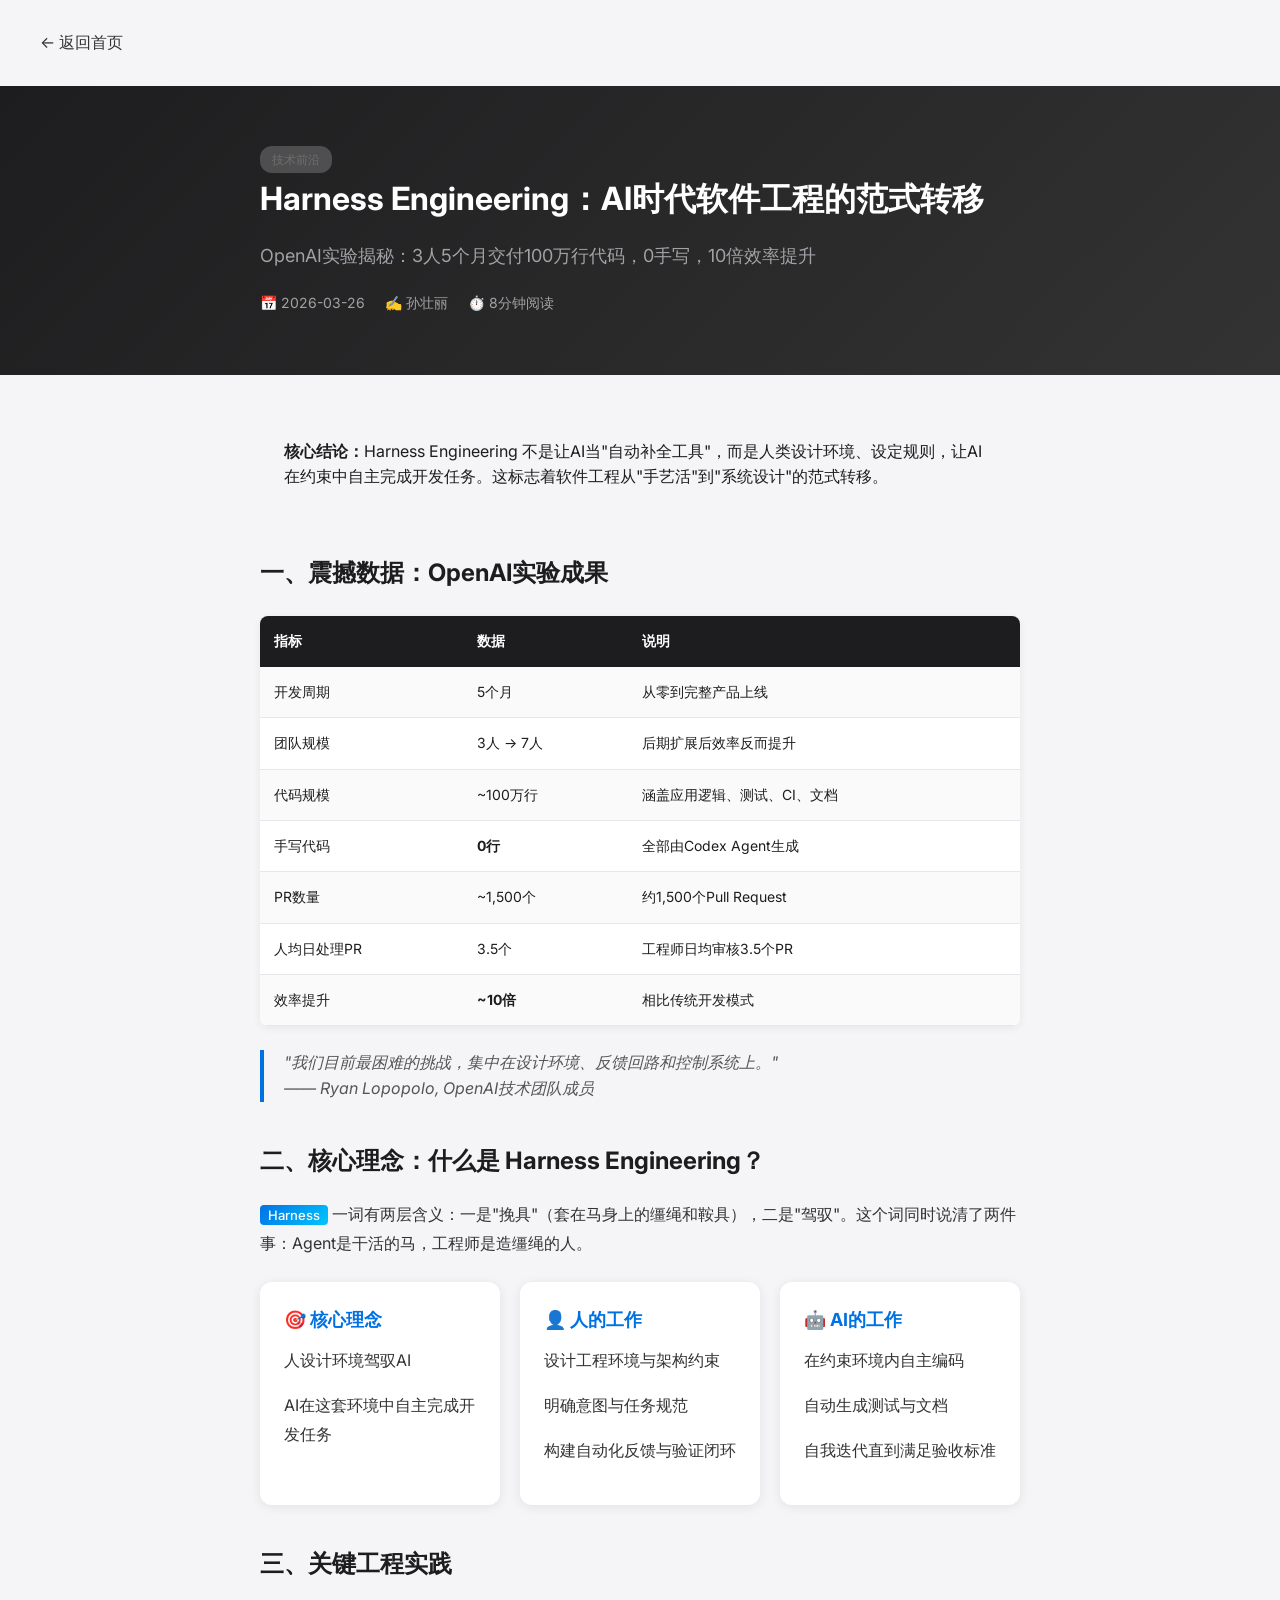
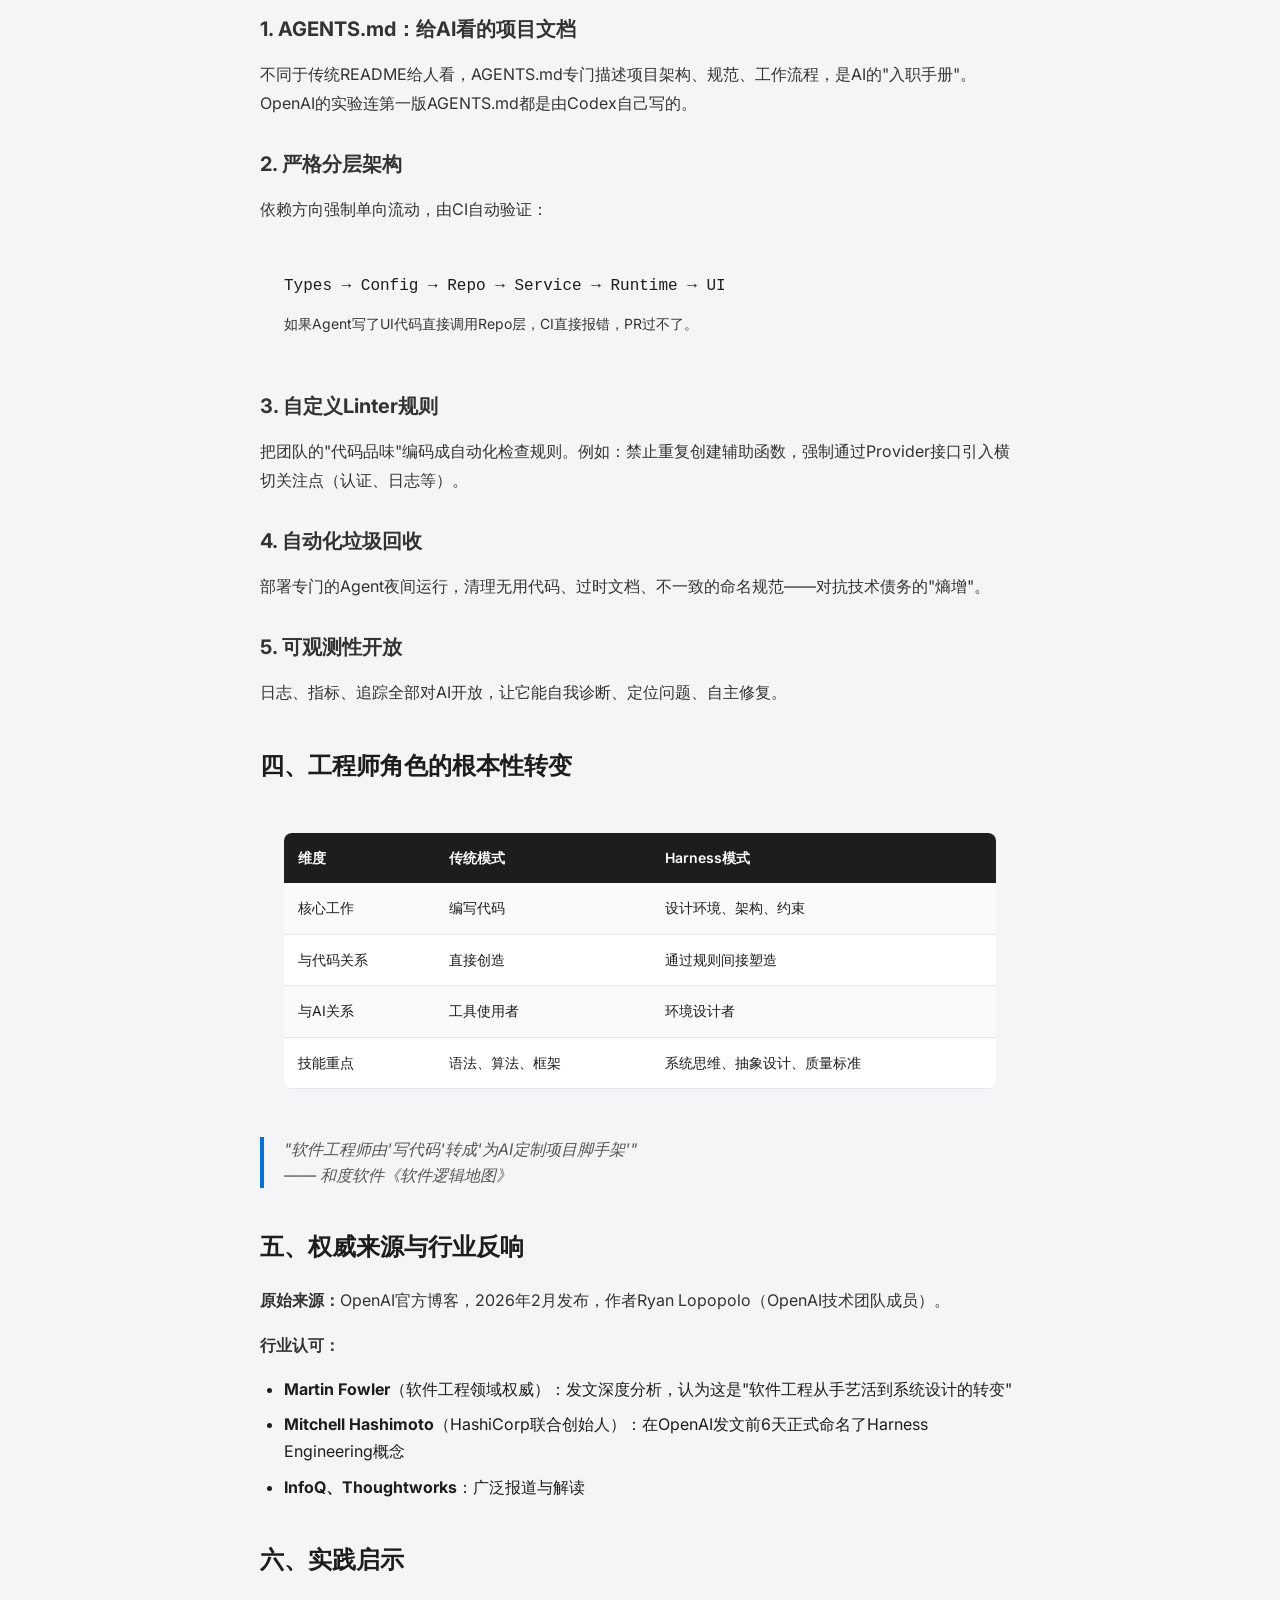
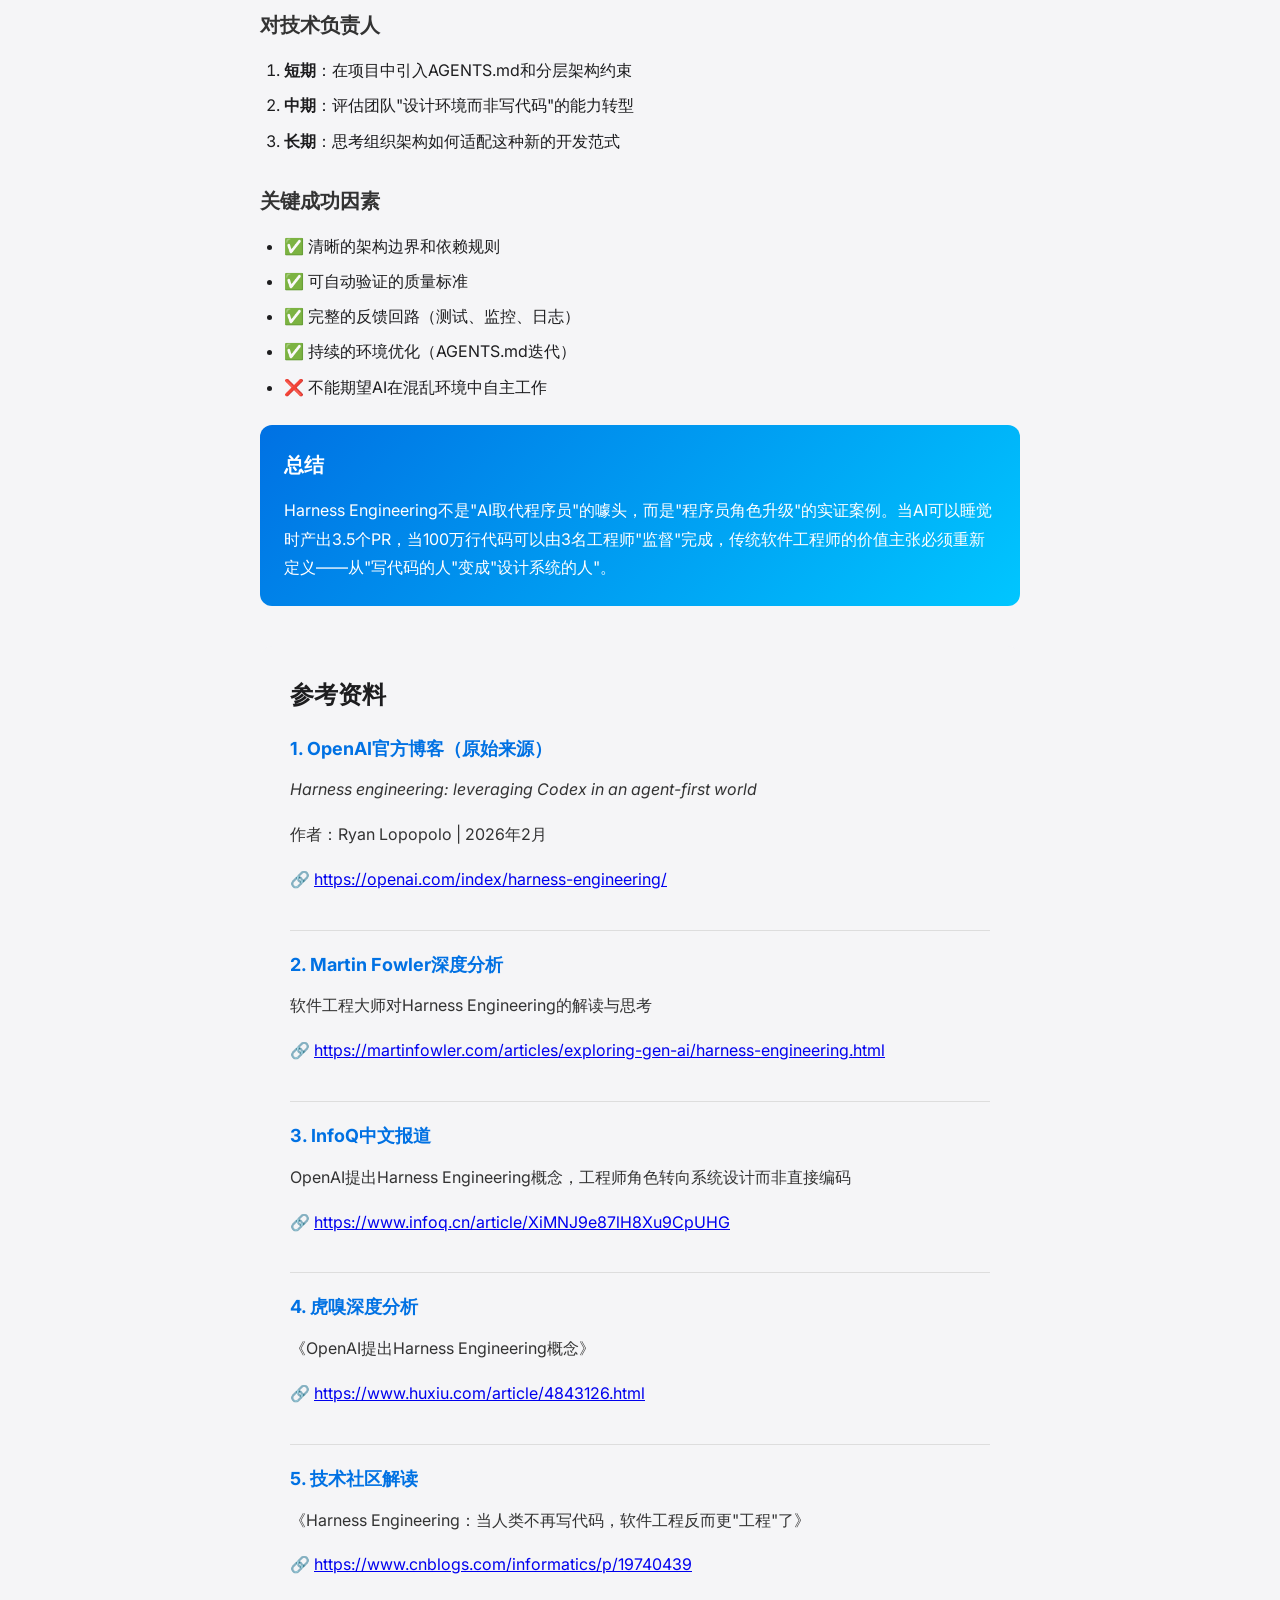
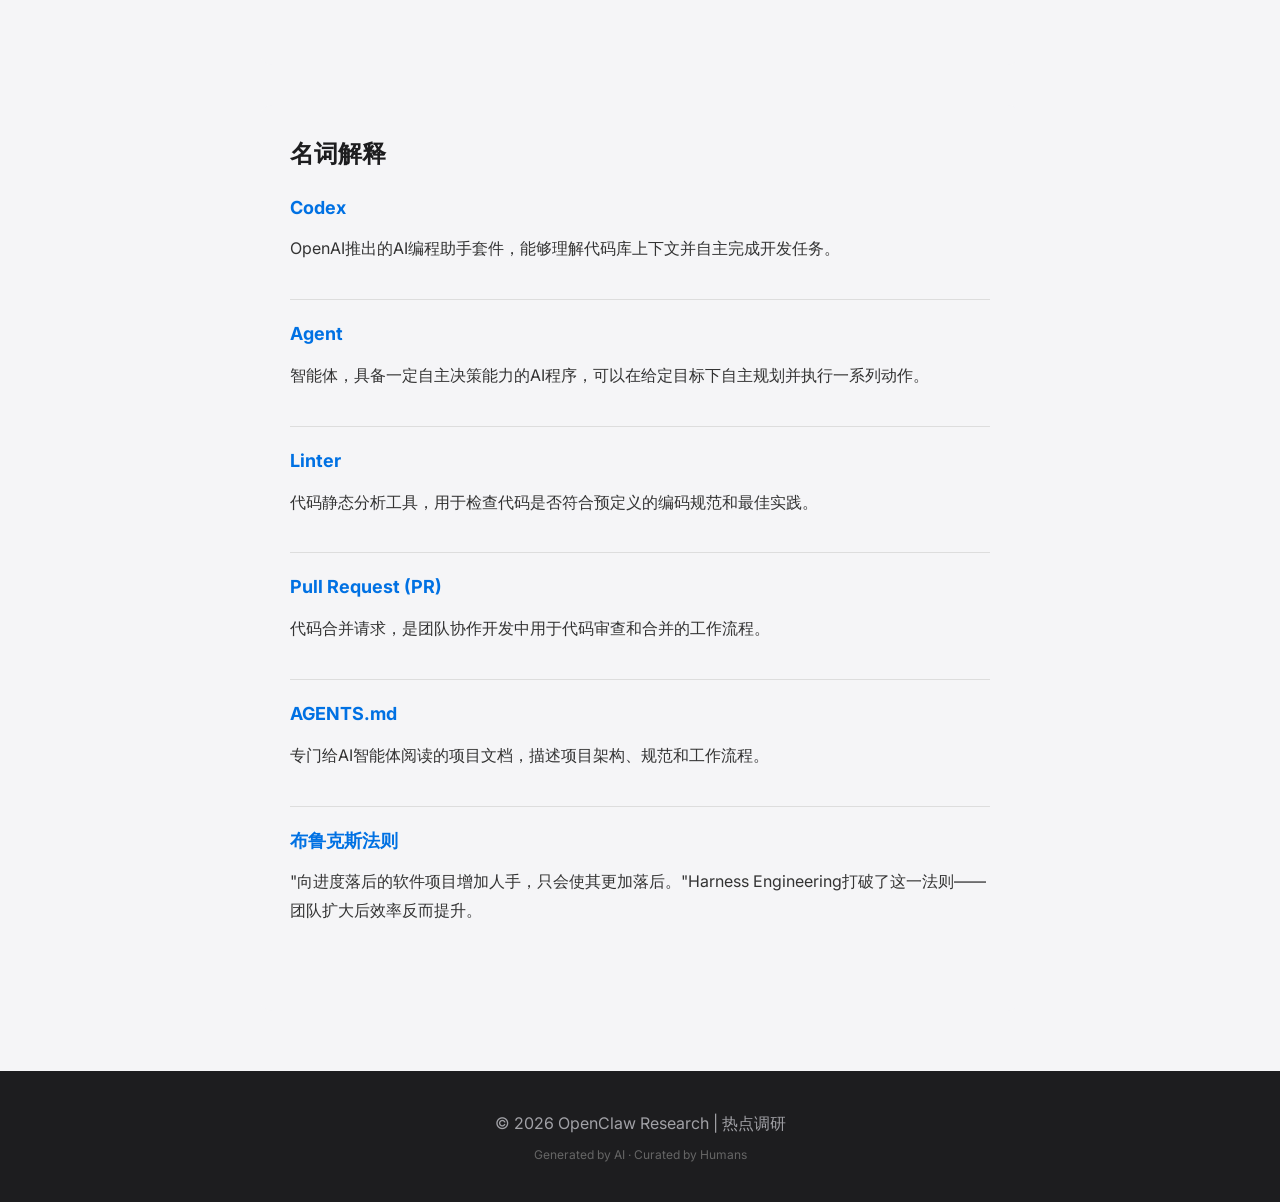
==== articles/harness-engineering-20260326.html @ ca5da458 "Add Harness Engineering research article (2026-03-26)" ====
<!DOCTYPE html>
<html lang="zh-CN">
<head>
    <meta charset="UTF-8">
    <meta name="viewport" content="width=device-width, initial-scale=1.0">
    <title>Harness Engineering：AI时代软件工程的范式转移 | OpenClaw Research</title>
    <link rel="stylesheet" href="../assets/css/style.css">
    <link href="https://fonts.googleapis.com/css2?family=Inter:wght@400;500;600;700&display=swap" rel="stylesheet">
    <style>
        .article-header {
            background: linear-gradient(135deg, #1d1d1f 0%, #333 100%);
            color: #fff;
            padding: 60px 0;
            margin-bottom: 40px;
        }
        .article-meta {
            display: flex;
            gap: 20px;
            margin-top: 20px;
            font-size: 14px;
            color: #a1a1a6;
        }
        .article-content {
            max-width: 800px;
            margin: 0 auto;
            padding: 0 20px 60px;
        }
        .article-content h2 {
            font-size: 24px;
            margin-top: 40px;
            margin-bottom: 20px;
            color: #1d1d1f;
        }
        .article-content h3 {
            font-size: 20px;
            margin-top: 30px;
            margin-bottom: 15px;
            color: #333;
        }
        .article-content h4 {
            font-size: 18px;
            margin-top: 25px;
            margin-bottom: 12px;
            color: #444;
        }
        .article-content p {
            line-height: 1.8;
            margin-bottom: 16px;
            color: #333;
        }
        .article-content blockquote {
            border-left: 4px solid #0071e3;
            padding-left: 20px;
            margin: 20px 0;
            color: #555;
            font-style: italic;
        }
        .article-content ul, .article-content ol {
            margin: 16px 0;
            padding-left: 24px;
        }
        .article-content li {
            margin-bottom: 8px;
            line-height: 1.7;
        }
        .highlight-box {
            background: #f5f5f7;
            padding: 24px;
            border-radius: 12px;
            margin: 24px 0;
        }
        .data-table {
            width: 100%;
            border-collapse: collapse;
            margin: 24px 0;
            background: #fff;
            border-radius: 8px;
            overflow: hidden;
            box-shadow: 0 2px 8px rgba(0,0,0,0.06);
        }
        .data-table th {
            background: #1d1d1f;
            color: #fff;
            padding: 14px;
            text-align: left;
            font-size: 14px;
            font-weight: 600;
        }
        .data-table td {
            padding: 14px;
            border-bottom: 1px solid #e5e7eb;
            font-size: 14px;
            line-height: 1.6;
        }
        .data-table tr:nth-child(even) {
            background: #fafafa;
        }
        .tag {
            display: inline-block;
            background: rgba(255,255,255,0.2);
            padding: 4px 12px;
            border-radius: 12px;
            font-size: 12px;
            margin-right: 8px;
        }
        .references {
            background: #f5f5f7;
            padding: 30px;
            border-radius: 12px;
            margin-top: 40px;
        }
        .references h2 {
            margin-top: 0;
        }
        .ref-item {
            margin-bottom: 20px;
            padding-bottom: 20px;
            border-bottom: 1px solid #ddd;
        }
        .ref-item:last-child {
            border-bottom: none;
        }
        .ref-item h4 {
            margin-top: 0;
            color: #0071e3;
        }
        .back-btn {
            display: inline-block;
            margin: 20px;
            padding: 10px 20px;
            background: #f5f5f7;
            border-radius: 8px;
            text-decoration: none;
            color: #333;
        }
        .key-term {
            background: linear-gradient(135deg, #0071e3 0%, #00c6ff 100%);
            color: #fff;
            padding: 2px 8px;
            border-radius: 4px;
            font-size: 13px;
            font-weight: 500;
        }
        .three-column {
            display: grid;
            grid-template-columns: repeat(3, 1fr);
            gap: 20px;
            margin: 24px 0;
        }
        .column-card {
            background: #fff;
            padding: 24px;
            border-radius: 12px;
            box-shadow: 0 2px 12px rgba(0,0,0,0.08);
        }
        .column-card h4 {
            margin-top: 0;
            color: #0071e3;
        }
        @media (max-width: 768px) {
            .three-column {
                grid-template-columns: 1fr;
            }
        }
    </style>
</head>
<body>
    <a href="../index.html" class="back-btn">← 返回首页</a>

    <header class="article-header">
        <div class="article-content" style="padding-bottom: 0;">
            <span class="tag">技术前沿</span>
            <h1>Harness Engineering：AI时代软件工程的范式转移</h1>
            <p style="font-size: 18px; color: #a1a1a6; margin-top: 16px;">OpenAI实验揭秘：3人5个月交付100万行代码，0手写，10倍效率提升</p>
            <div class="article-meta">
                <span>📅 2026-03-26</span>
                <span>✍️ 孙壮丽</span>
                <span>⏱️ 8分钟阅读</span>
            </div>
        </div>
    </header>

    <article class="article-content">
        <div class="highlight-box">
            <strong>核心结论：</strong>Harness Engineering 不是让AI当"自动补全工具"，而是人类设计环境、设定规则，让AI在约束中自主完成开发任务。这标志着软件工程从"手艺活"到"系统设计"的范式转移。
        </div>

        <h2>一、震撼数据：OpenAI实验成果</h2>
        
        <table class="data-table">
            <tr>
                <th>指标</th>
                <th>数据</th>
                <th>说明</th>
            </tr>
            <tr>
                <td>开发周期</td>
                <td>5个月</td>
                <td>从零到完整产品上线</td>
            </tr>
            <tr>
                <td>团队规模</td>
                <td>3人 → 7人</td>
                <td>后期扩展后效率反而提升</td>
            </tr>
            <tr>
                <td>代码规模</td>
                <td>~100万行</td>
                <td>涵盖应用逻辑、测试、CI、文档</td>
            </tr>
            <tr>
                <td>手写代码</td>
                <td><strong>0行</strong></td>
                <td>全部由Codex Agent生成</td>
            </tr>
            <tr>
                <td>PR数量</td>
                <td>~1,500个</td>
                <td>约1,500个Pull Request</td>
            </tr>
            <tr>
                <td>人均日处理PR</td>
                <td>3.5个</td>
                <td>工程师日均审核3.5个PR</td>
            </tr>
            <tr>
                <td>效率提升</td>
                <td><strong>~10倍</strong></td>
                <td>相比传统开发模式</td>
            </tr>
        </table>

        <blockquote>
            "我们目前最困难的挑战，集中在设计环境、反馈回路和控制系统上。"<br>
            —— Ryan Lopopolo, OpenAI技术团队成员
        </blockquote>

        <h2>二、核心理念：什么是 Harness Engineering？</h2>
        
        <p><span class="key-term">Harness</span> 一词有两层含义：一是"挽具"（套在马身上的缰绳和鞍具），二是"驾驭"。这个词同时说清了两件事：Agent是干活的马，工程师是造缰绳的人。</p>

        <div class="three-column">
            <div class="column-card">
                <h4>🎯 核心理念</h4>
                <p>人设计环境驾驭AI</p>
                <p>AI在这套环境中自主完成开发任务</p>
            </div>
            <div class="column-card">
                <h4>👤 人的工作</h4>
                <p>设计工程环境与架构约束</p>
                <p>明确意图与任务规范</p>
                <p>构建自动化反馈与验证闭环</p>
            </div>
            <div class="column-card">
                <h4>🤖 AI的工作</h4>
                <p>在约束环境内自主编码</p>
                <p>自动生成测试与文档</p>
                <p>自我迭代直到满足验收标准</p>
            </div>
        </div>

        <h2>三、关键工程实践</h2>

        <h3>1. AGENTS.md：给AI看的项目文档</h3>
        <p>不同于传统README给人看，AGENTS.md专门描述项目架构、规范、工作流程，是AI的"入职手册"。OpenAI的实验连第一版AGENTS.md都是由Codex自己写的。</p>

        <h3>2. 严格分层架构</h3>
        <p>依赖方向强制单向流动，由CI自动验证：</p>
        <div class="highlight-box">
            <code>Types → Config → Repo → Service → Runtime → UI</code>
            <p style="margin-top: 12px; margin-bottom: 0; font-size: 14px;">如果Agent写了UI代码直接调用Repo层，CI直接报错，PR过不了。</p>
        </div>

        <h3>3. 自定义Linter规则</h3>
        <p>把团队的"代码品味"编码成自动化检查规则。例如：禁止重复创建辅助函数，强制通过Provider接口引入横切关注点（认证、日志等）。</p>

        <h3>4. 自动化垃圾回收</h3>
        <p>部署专门的Agent夜间运行，清理无用代码、过时文档、不一致的命名规范——对抗技术债务的"熵增"。</p>

        <h3>5. 可观测性开放</h3>
        <p>日志、指标、追踪全部对AI开放，让它能自我诊断、定位问题、自主修复。</p>

        <h2>四、工程师角色的根本性转变</h2>

        <div class="highlight-box">
            <table class="data-table" style="margin: 0; box-shadow: none;">
                <tr>
                    <th>维度</th>
                    <th>传统模式</th>
                    <th>Harness模式</th>
                </tr>
                <tr>
                    <td>核心工作</td>
                    <td>编写代码</td>
                    <td>设计环境、架构、约束</td>
                </tr>
                <tr>
                    <td>与代码关系</td>
                    <td>直接创造</td>
                    <td>通过规则间接塑造</td>
                </tr>
                <tr>
                    <td>与AI关系</td>
                    <td>工具使用者</td>
                    <td>环境设计者</td>
                </tr>
                <tr>
                    <td>技能重点</td>
                    <td>语法、算法、框架</td>
                    <td>系统思维、抽象设计、质量标准</td>
                </tr>
            </table>
        </div>

        <blockquote>
            "软件工程师由'写代码'转成'为AI定制项目脚手架'"<br>
            —— 和度软件《软件逻辑地图》
        </blockquote>

        <h2>五、权威来源与行业反响</h2>

        <p><strong>原始来源：</strong>OpenAI官方博客，2026年2月发布，作者Ryan Lopopolo（OpenAI技术团队成员）。</p>

        <p><strong>行业认可：</strong></p>
        <ul>
            <li><strong>Martin Fowler</strong>（软件工程领域权威）：发文深度分析，认为这是"软件工程从手艺活到系统设计的转变"</li>
            <li><strong>Mitchell Hashimoto</strong>（HashiCorp联合创始人）：在OpenAI发文前6天正式命名了Harness Engineering概念</li>
            <li><strong>InfoQ、Thoughtworks</strong>：广泛报道与解读</li>
        </ul>

        <h2>六、实践启示</h2>

        <h3>对技术负责人</h3>
        <ol>
            <li><strong>短期</strong>：在项目中引入AGENTS.md和分层架构约束</li>
            <li><strong>中期</strong>：评估团队"设计环境而非写代码"的能力转型</li>
            <li><strong>长期</strong>：思考组织架构如何适配这种新的开发范式</li>
        </ol>

        <h3>关键成功因素</h3>
        <ul>
            <li>✅ 清晰的架构边界和依赖规则</li>
            <li>✅ 可自动验证的质量标准</li>
            <li>✅ 完整的反馈回路（测试、监控、日志）</li>
            <li>✅ 持续的环境优化（AGENTS.md迭代）</li>
            <li>❌ 不能期望AI在混乱环境中自主工作</li>
        </ul>

        <div class="highlight-box" style="background: linear-gradient(135deg, #0071e3 0%, #00c6ff 100%); color: #fff;">
            <h3 style="margin-top: 0; color: #fff;">总结</h3>
            <p style="color: #fff; margin-bottom: 0;">Harness Engineering不是"AI取代程序员"的噱头，而是"程序员角色升级"的实证案例。当AI可以睡觉时产出3.5个PR，当100万行代码可以由3名工程师"监督"完成，传统软件工程师的价值主张必须重新定义——从"写代码的人"变成"设计系统的人"。</p>
        </div>

        <section class="references">
            <h2>参考资料</h2>
            
            <div class="ref-item">
                <h4>1. OpenAI官方博客（原始来源）</h4>
                <p><em>Harness engineering: leveraging Codex in an agent-first world</em></p>
                <p>作者：Ryan Lopopolo | 2026年2月</p>
                <p>🔗 <a href="https://openai.com/index/harness-engineering/" target="_blank">https://openai.com/index/harness-engineering/</a></p>
            </div>

            <div class="ref-item">
                <h4>2. Martin Fowler深度分析</h4>
                <p>软件工程大师对Harness Engineering的解读与思考</p>
                <p>🔗 <a href="https://martinfowler.com/articles/exploring-gen-ai/harness-engineering.html" target="_blank">https://martinfowler.com/articles/exploring-gen-ai/harness-engineering.html</a></p>
            </div>

            <div class="ref-item">
                <h4>3. InfoQ中文报道</h4>
                <p>OpenAI提出Harness Engineering概念，工程师角色转向系统设计而非直接编码</p>
                <p>🔗 <a href="https://www.infoq.cn/article/XiMNJ9e87lH8Xu9CpUHG" target="_blank">https://www.infoq.cn/article/XiMNJ9e87lH8Xu9CpUHG</a></p>
            </div>

            <div class="ref-item">
                <h4>4. 虎嗅深度分析</h4>
                <p>《OpenAI提出Harness Engineering概念》</p>
                <p>🔗 <a href="https://www.huxiu.com/article/4843126.html" target="_blank">https://www.huxiu.com/article/4843126.html</a></p>
            </div>

            <div class="ref-item">
                <h4>5. 技术社区解读</h4>
                <p>《Harness Engineering：当人类不再写代码，软件工程反而更"工程"了》</p>
                <p>🔗 <a href="https://www.cnblogs.com/informatics/p/19740439" target="_blank">https://www.cnblogs.com/informatics/p/19740439</a></p>
            </div>
        </section>

        <section class="references">
            <h2>名词解释</h2>
            
            <div class="ref-item">
                <h4>Codex</h4>
                <p>OpenAI推出的AI编程助手套件，能够理解代码库上下文并自主完成开发任务。</p>
            </div>

            <div class="ref-item">
                <h4>Agent</h4>
                <p>智能体，具备一定自主决策能力的AI程序，可以在给定目标下自主规划并执行一系列动作。</p>
            </div>

            <div class="ref-item">
                <h4>Linter</h4>
                <p>代码静态分析工具，用于检查代码是否符合预定义的编码规范和最佳实践。</p>
            </div>

            <div class="ref-item">
                <h4>Pull Request (PR)</h4>
                <p>代码合并请求，是团队协作开发中用于代码审查和合并的工作流程。</p>
            </div>

            <div class="ref-item">
                <h4>AGENTS.md</h4>
                <p>专门给AI智能体阅读的项目文档，描述项目架构、规范和工作流程。</p>
            </div>

            <div class="ref-item">
                <h4>布鲁克斯法则</h4>
                <p>"向进度落后的软件项目增加人手，只会使其更加落后。"Harness Engineering打破了这一法则——团队扩大后效率反而提升。</p>
            </div>
        </section>
    </article>

    <footer style="background: #1d1d1f; color: #fff; padding: 40px 20px; text-align: center;">
        <p style="margin: 0; color: #a1a1a6;">© 2026 OpenClaw Research | 热点调研</p>
        <p style="margin: 8px 0 0; font-size: 12px; color: #666;">Generated by AI · Curated by Humans</p>
    </footer>
</body>
</html>
---- assets/css/style.css ----
/* OpenClaw Research - 主样式表 */
/* 极简苹果风格 + 麦肯锡专业感 */

:root {
    --primary: #1d1d1f;
    --secondary: #86868b;
    --accent: #f97316;
    --bg: #f5f5f7;
    --card-bg: #ffffff;
    --border: #d2d2d7;
    --text: #1d1d1f;
    --text-secondary: #6e6e73;
    --nav-bg: #1d1d1f;
    --nav-text: #f5f5f7;
    --shadow: 0 4px 16px rgba(0,0,0,0.08);
    --radius: 12px;
    --max-width: 1200px;
    --content-width: 800px;
}

* {
    margin: 0;
    padding: 0;
    box-sizing: border-box;
}

body {
    font-family: -apple-system, BlinkMacSystemFont, 'Inter', 'PingFang SC', 'Microsoft YaHei', sans-serif;
    font-size: 16px;
    line-height: 1.6;
    color: var(--text);
    background: var(--bg);
    -webkit-font-smoothing: antialiased;
}

/* ===== 顶部导航 ===== */
.header {
    background: var(--card-bg);
    border-bottom: 1px solid var(--border);
    position: sticky;
    top: 0;
    z-index: 100;
}

.header-container {
    max-width: var(--max-width);
    margin: 0 auto;
    padding: 0 24px;
    height: 60px;
    display: flex;
    align-items: center;
    justify-content: space-between;
}

.logo {
    display: flex;
    align-items: center;
    gap: 8px;
    text-decoration: none;
    color: var(--primary);
    font-weight: 700;
    font-size: 18px;
}

.logo-icon {
    font-size: 22px;
}

.nav {
    display: flex;
    align-items: center;
    gap: 24px;
}

.nav-link {
    text-decoration: none;
    color: var(--text-secondary);
    font-weight: 500;
    font-size: 14px;
    transition: color 0.2s;
}

.nav-link:hover,
.nav-link.active {
    color: var(--primary);
}

.search-btn {
    background: none;
    border: none;
    font-size: 18px;
    cursor: pointer;
    padding: 4px;
}

/* ===== 搜索框 ===== */
.search-bar {
    background: var(--card-bg);
    border-bottom: 1px solid var(--border);
    padding: 0;
    max-height: 0;
    overflow: hidden;
    transition: all 0.3s ease;
}

.search-bar.active {
    padding: 16px 24px;
    max-height: 80px;
}

.search-container {
    max-width: var(--max-width);
    margin: 0 auto;
    display: flex;
    gap: 12px;
}

.search-container input {
    flex: 1;
    padding: 12px 16px;
    border: 1px solid var(--border);
    border-radius: 8px;
    font-size: 14px;
    outline: none;
}

.search-container input:focus {
    border-color: var(--accent);
}

.search-container button {
    padding: 12px 24px;
    background: var(--primary);
    color: white;
    border: none;
    border-radius: 8px;
    cursor: pointer;
    font-weight: 500;
}

/* ===== 主内容区 ===== */
.main {
    max-width: var(--max-width);
    margin: 0 auto;
    padding: 40px 24px;
}

/* ===== Hero区 ===== */
.hero {
    margin-bottom: 48px;
}

.hero-badge {
    display: inline-block;
    background: var(--accent);
    color: white;
    padding: 6px 12px;
    border-radius: 20px;
    font-size: 13px;
    font-weight: 600;
    margin-bottom: 16px;
}

.hero-card {
    display: grid;
    grid-template-columns: 1fr 1fr;
    gap: 32px;
    background: var(--card-bg);
    border-radius: var(--radius);
    overflow: hidden;
    box-shadow: var(--shadow);
}

.hero-image {
    background: linear-gradient(135deg, #667eea 0%, #764ba2 100%);
    display: flex;
    align-items: center;
    justify-content: center;
    min-height: 300px;
}

.hero-placeholder {
    font-size: 48px;
    text-align: center;
    color: white;
    font-weight: 700;
}

.hero-content {
    padding: 40px;
    display: flex;
    flex-direction: column;
    justify-content: center;
}

.hero-title {
    font-size: 32px;
    font-weight: 700;
    line-height: 1.3;
    margin-bottom: 16px;
    color: var(--primary);
}

.hero-subtitle {
    font-size: 16px;
    color: var(--text-secondary);
    line-height: 1.6;
    margin-bottom: 24px;
}

.hero-meta {
    display: flex;
    gap: 20px;
    color: var(--secondary);
    font-size: 14px;
    margin-bottom: 24px;
}

.hero-btn {
    display: inline-block;
    background: var(--primary);
    color: white;
    padding: 14px 28px;
    border-radius: 8px;
    text-decoration: none;
    font-weight: 600;
    width: fit-content;
    transition: all 0.2s;
}

.hero-btn:hover {
    background: #000;
    transform: translateX(4px);
}

/* ===== 通用标题 ===== */
.section-title {
    font-size: 24px;
    font-weight: 700;
    margin-bottom: 24px;
    color: var(--primary);
}

/* ===== 主题分类 ===== */
.topics {
    margin-bottom: 48px;
}

.topic-grid {
    display: grid;
    grid-template-columns: repeat(4, 1fr);
    gap: 16px;
}

.topic-card {
    background: var(--card-bg);
    border-radius: var(--radius);
    padding: 24px;
    text-align: center;
    text-decoration: none;
    border: 1px solid var(--border);
    transition: all 0.2s;
}

.topic-card:hover {
    box-shadow: var(--shadow);
    transform: translateY(-2px);
}

.topic-icon {
    display: block;
    font-size: 32px;
    margin-bottom: 8px;
}

.topic-name {
    display: block;
    font-weight: 600;
    color: var(--primary);
    margin-bottom: 4px;
}

.topic-count {
    display: block;
    font-size: 13px;
    color: var(--secondary);
}

/* ===== 文章列表 ===== */
.articles {
    margin-bottom: 48px;
}

.article-list {
    display: flex;
    flex-direction: column;
    gap: 20px;
}

.article-card {
    display: grid;
    grid-template-columns: 200px 1fr;
    gap: 24px;
    background: var(--card-bg);
    border-radius: var(--radius);
    overflow: hidden;
    box-shadow: var(--shadow);
    border: 1px solid var(--border);
}

.article-cover {
    background: linear-gradient(135deg, #f093fb 0%, #f5576c 100%);
    position: relative;
    min-height: 160px;
}

.cover-tag {
    position: absolute;
    top: 12px;
    left: 12px;
    background: rgba(255,255,255,0.95);
    padding: 4px 10px;
    border-radius: 4px;
    font-size: 12px;
    font-weight: 600;
    color: var(--primary);
}

.article-info {
    padding: 24px 24px 24px 0;
}

.article-tags {
    display: flex;
    gap: 8px;
    margin-bottom: 12px;
}

.tag {
    display: inline-block;
    background: var(--bg);
    padding: 4px 10px;
    border-radius: 4px;
    font-size: 12px;
    color: var(--text-secondary);
}

.article-title {
    font-size: 20px;
    font-weight: 600;
    line-height: 1.4;
    margin-bottom: 12px;
}

.article-title a {
    color: var(--primary);
    text-decoration: none;
}

.article-title a:hover {
    color: var(--accent);
}

.article-summary {
    font-size: 14px;
    color: var(--text-secondary);
    line-height: 1.6;
    margin-bottom: 16px;
}

.article-meta {
    display: flex;
    gap: 16px;
    font-size: 13px;
    color: var(--secondary);
}

/* ===== 订阅区 ===== */
.subscribe {
    margin-bottom: 48px;
}

.subscribe-box {
    background: var(--primary);
    color: white;
    padding: 48px;
    border-radius: var(--radius);
    text-align: center;
}

.subscribe-box h3 {
    font-size: 24px;
    margin-bottom: 8px;
}

.subscribe-box p {
    color: rgba(255,255,255,0.8);
    margin-bottom: 24px;
}

.subscribe-form {
    display: flex;
    gap: 12px;
    max-width: 480px;
    margin: 0 auto;
}

.subscribe-form input {
    flex: 1;
    padding: 14px 18px;
    border: none;
    border-radius: 8px;
    font-size: 14px;
}

.subscribe-form button {
    padding: 14px 28px;
    background: var(--accent);
    color: white;
    border: none;
    border-radius: 8px;
    font-weight: 600;
    cursor: pointer;
}

/* ===== 页脚 ===== */
.footer {
    border-top: 1px solid var(--border);
    padding: 32px 24px;
    text-align: center;
}

.footer-content {
    max-width: var(--max-width);
    margin: 0 auto;
}

.footer-content p {
    color: var(--secondary);
    font-size: 14px;
    margin: 4px 0;
}

.footer-content a {
    color: var(--primary);
    text-decoration: none;
}

/* ===== 响应式设计 ===== */
@media (max-width: 1024px) {
    .hero-card {
        grid-template-columns: 1fr;
    }
    
    .hero-image {
        min-height: 200px;
    }
    
    .topic-grid {
        grid-template-columns: repeat(2, 1fr);
    }
}

@media (max-width: 768px) {
    .header-container {
        padding: 0 16px;
    }
    
    .nav {
        gap: 16px;
    }
    
    .main {
        padding: 24px 16px;
    }
    
    .hero-title {
        font-size: 24px;
    }
    
    .hero-content {
        padding: 24px;
    }
    
    .topic-grid {
        grid-template-columns: 1fr;
    }
    
    .article-card {
        grid-template-columns: 1fr;
    }
    
    .article-cover {
        min-height: 120px;
    }
    
    .article-info {
        padding: 20px;
    }
    
    .subscribe-box {
        padding: 32px 24px;
    }
    
    .subscribe-form {
        flex-direction: column;
    }
}

/* ===== 加载动画 ===== */
@keyframes fadeIn {
    from {
        opacity: 0;
        transform: translateY(10px);
    }
    to {
        opacity: 1;
        transform: translateY(0);
    }
}

.hero-card,
.topic-card,
.article-card {
    animation: fadeIn 0.5s ease-out;
}
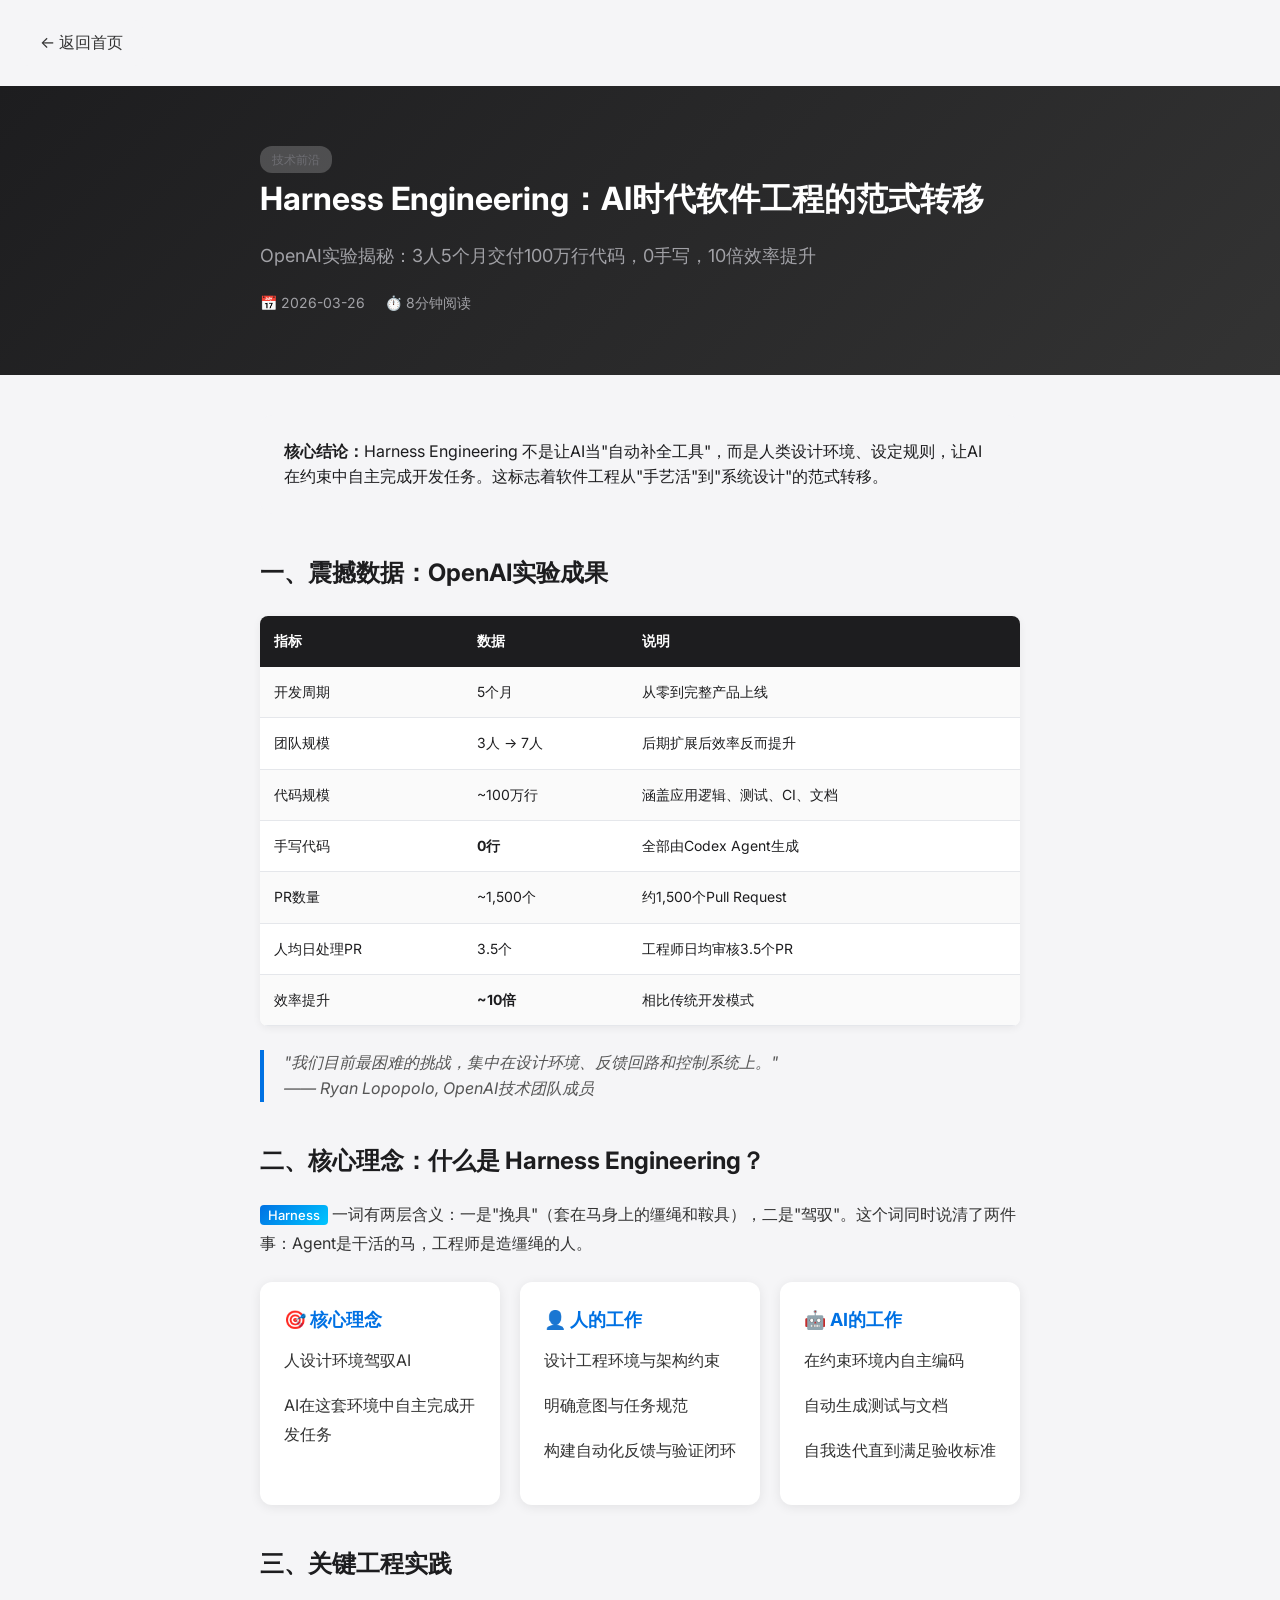
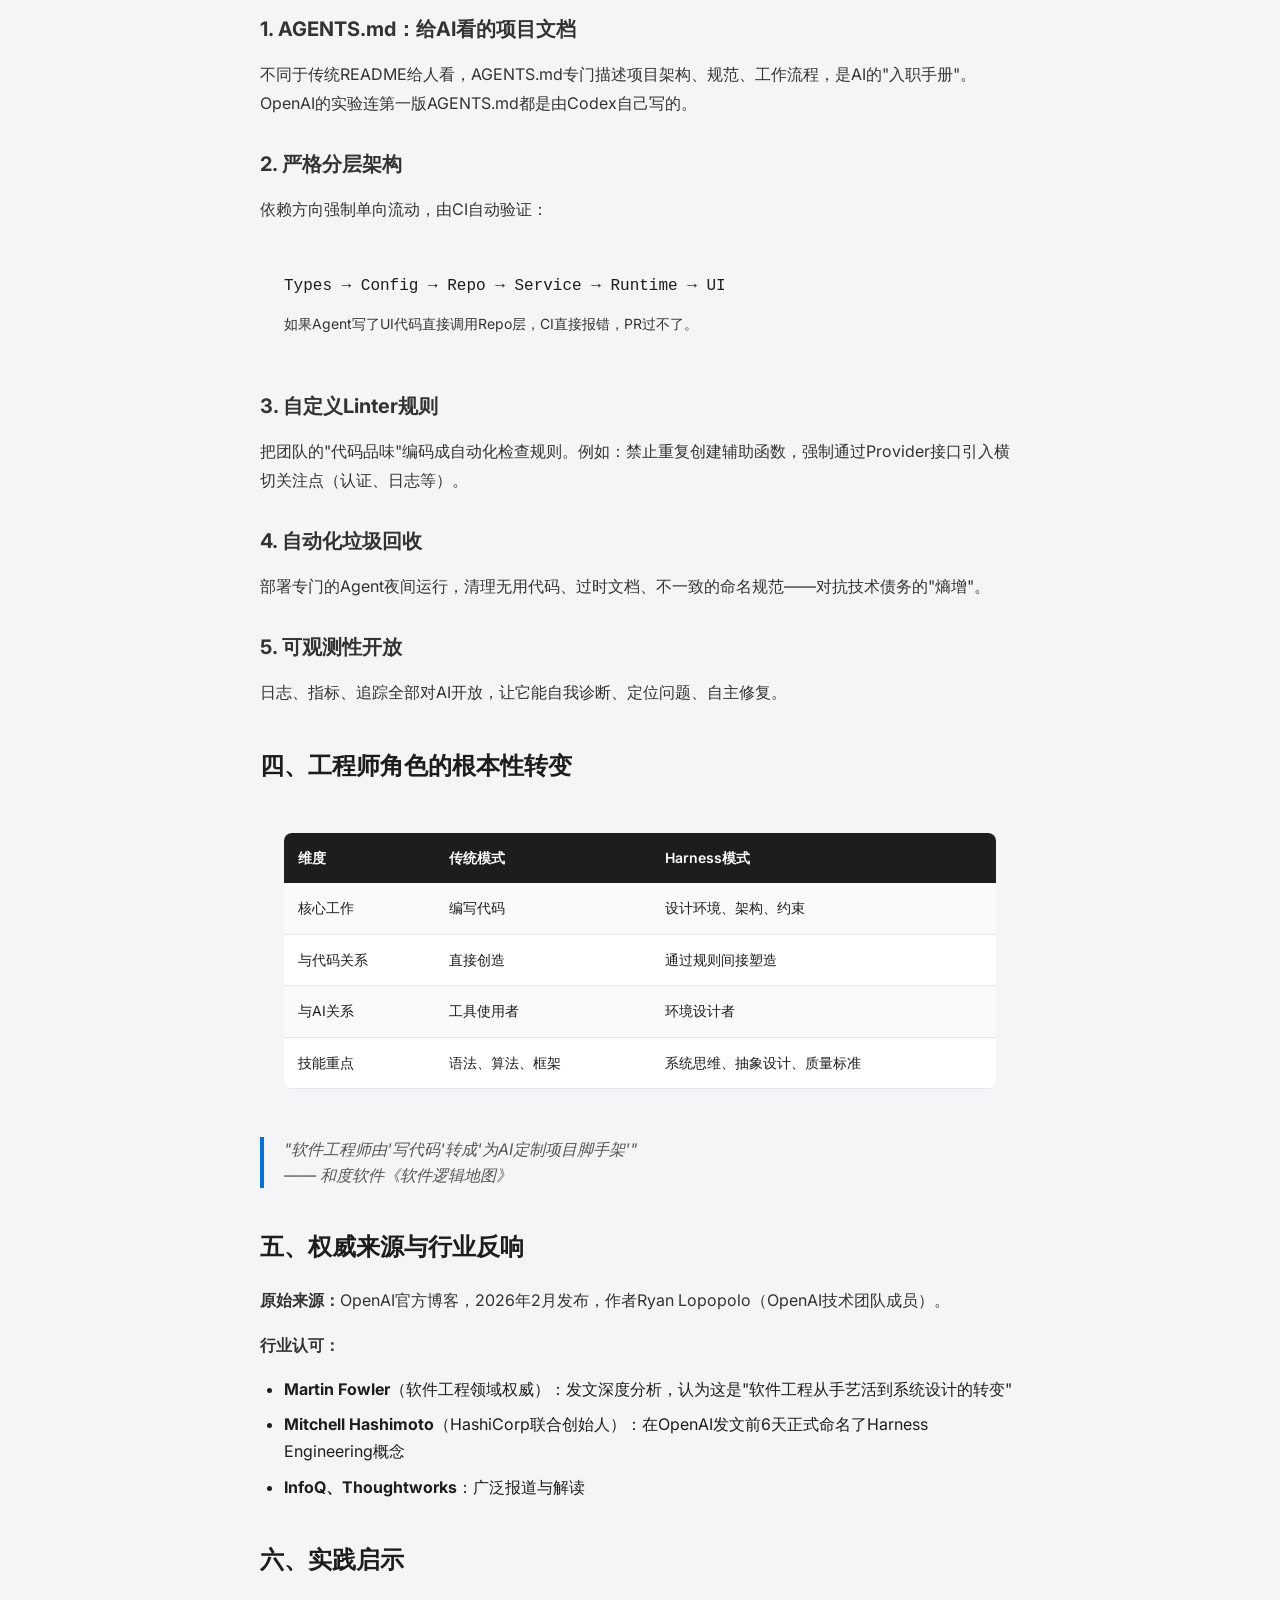
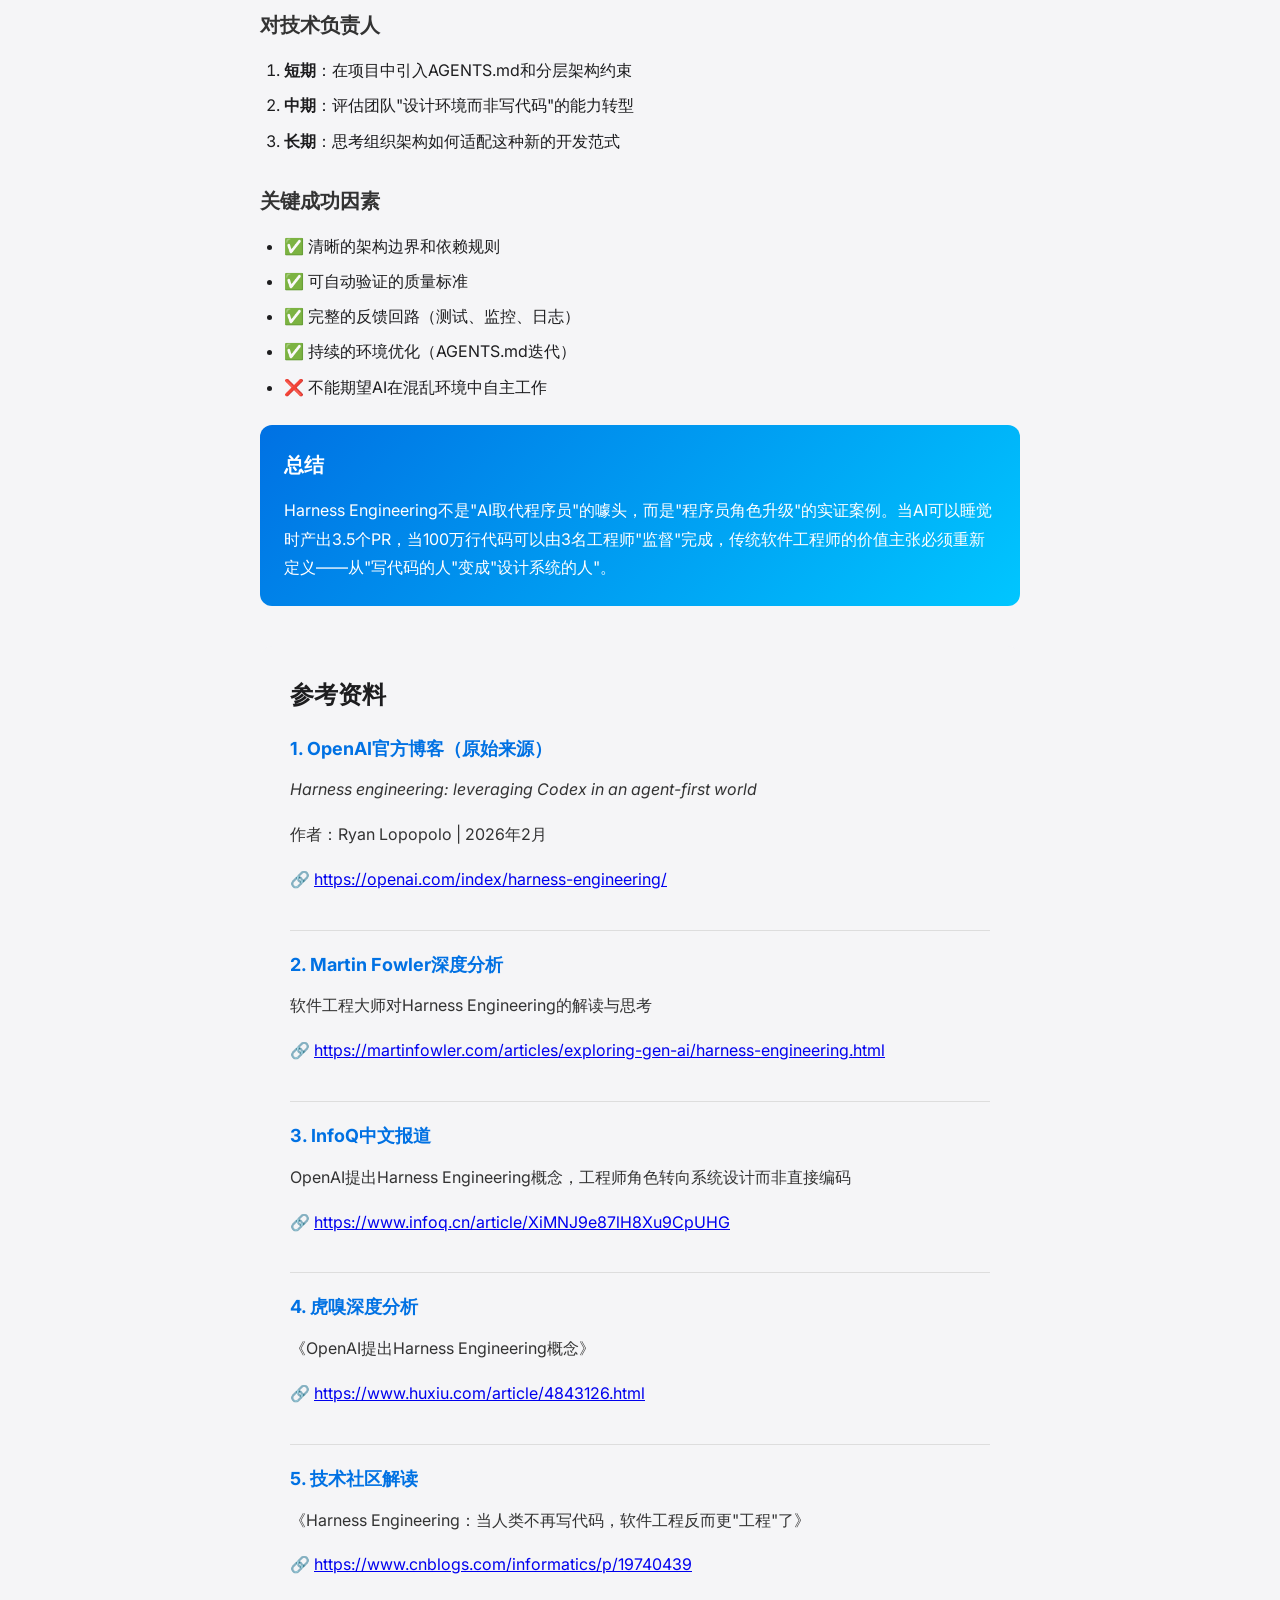
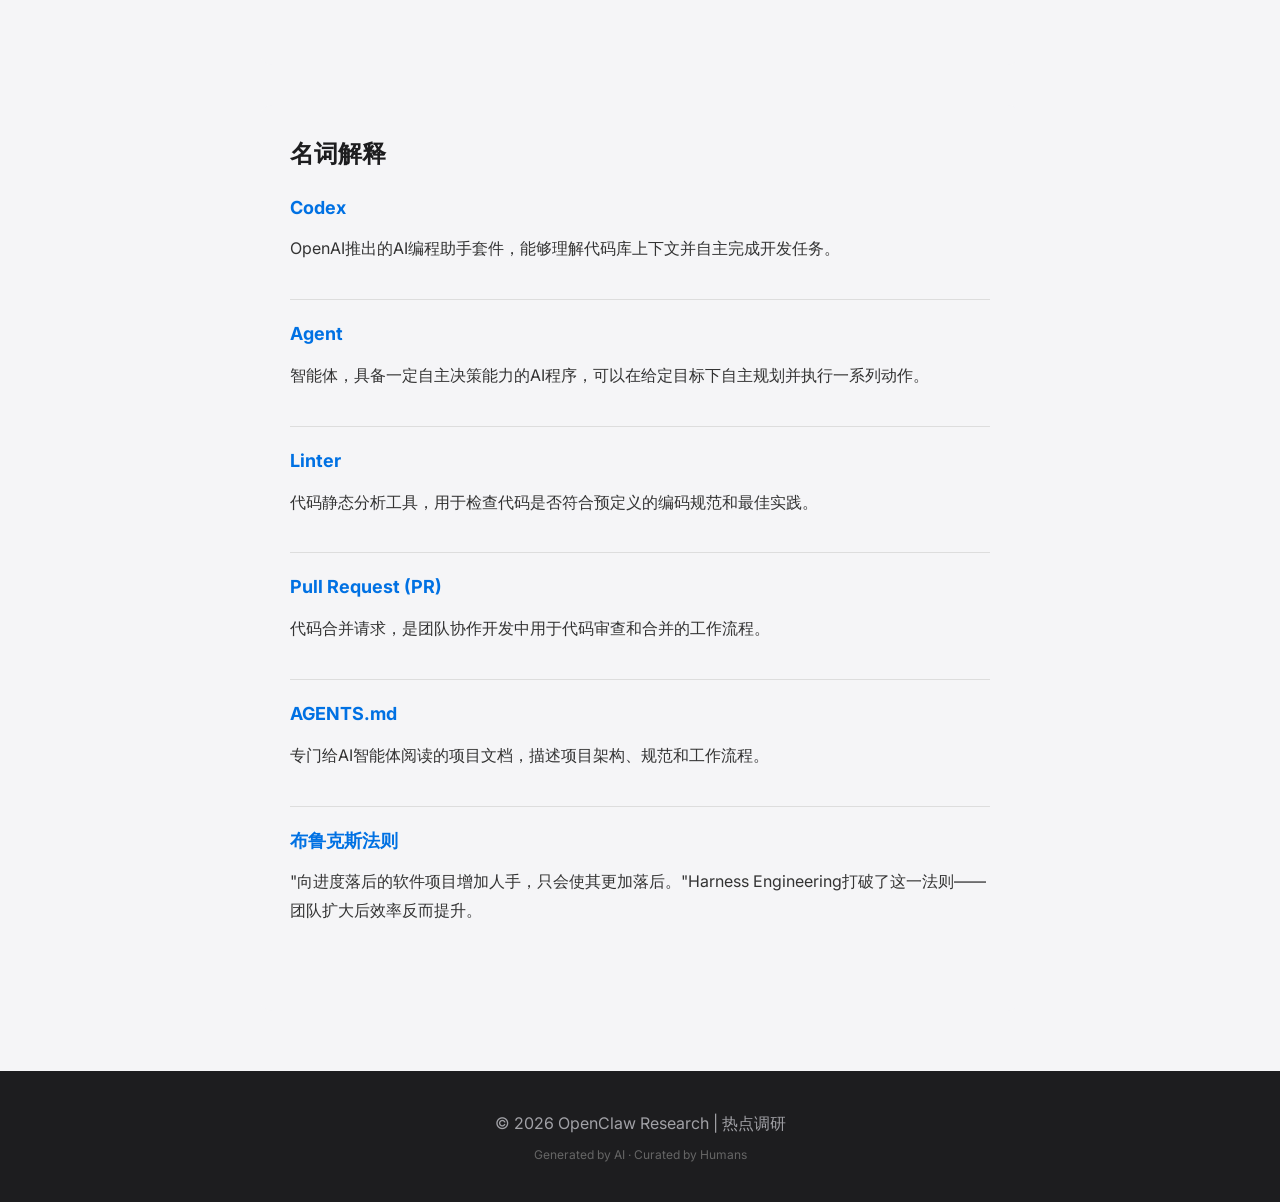
==== commit 2a105ecf: "Remove author name from Harness Engineering article" ====
--- a/articles/harness-engineering-20260326.html
+++ b/articles/harness-engineering-20260326.html
@@ -174,7 +174,6 @@
             <p style="font-size: 18px; color: #a1a1a6; margin-top: 16px;">OpenAI实验揭秘：3人5个月交付100万行代码，0手写，10倍效率提升</p>
             <div class="article-meta">
                 <span>📅 2026-03-26</span>
-                <span>✍️ 孙壮丽</span>
                 <span>⏱️ 8分钟阅读</span>
             </div>
         </div>
